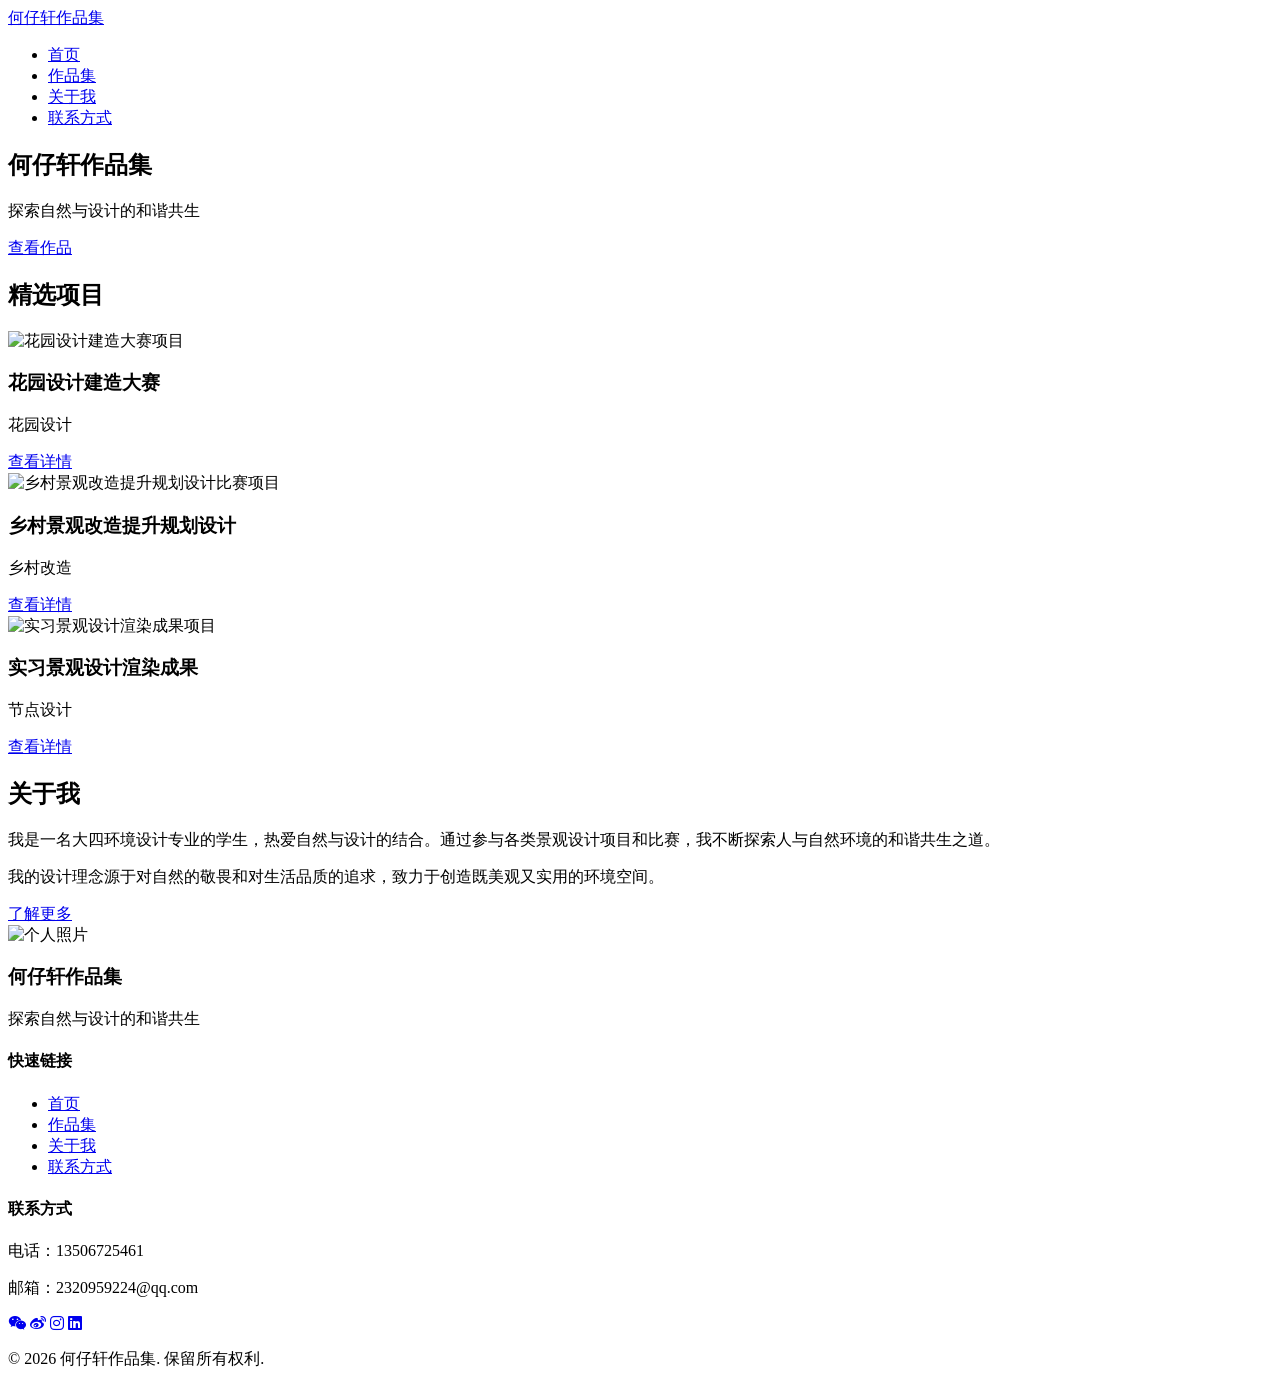
==== index.html @ 51b738f0 "Add files via upload" ====
<!DOCTYPE html>
<html lang="zh-CN">
<head>
    <meta charset="UTF-8">
    <meta name="viewport" content="width=device-width, initial-scale=1.0">
    <title>何仔轩作品集</title>
    <link rel="stylesheet" href="css/style.css">
    <link rel="stylesheet" href="https://cdnjs.cloudflare.com/ajax/libs/font-awesome/6.0.0-beta3/css/all.min.css">
    <link href="https://fonts.googleapis.com/css2?family=Noto+Sans+SC:wght@300;400;500;700&display=swap" rel="stylesheet">
</head>
<body>
    <header class="header">
        <nav class="navbar">
            <div class="nav-logo">
                <a href="index.html">何仔轩作品集</a>
            </div>
            <ul class="nav-menu">
                <li class="nav-item">
                    <a href="index.html" class="nav-link active">首页</a>
                </li>
                <li class="nav-item">
                    <a href="portfolio.html" class="nav-link">作品集</a>
                </li>
                <li class="nav-item">
                    <a href="about.html" class="nav-link">关于我</a>
                </li>
                <li class="nav-item">
                    <a href="contact.html" class="nav-link">联系方式</a>
                </li>
            </ul>
            <div class="hamburger">
                <span class="bar"></span>
                <span class="bar"></span>
                <span class="bar"></span>
            </div>
        </nav>
    </header>

    <main>
        <section class="hero">
            <div class="hero-content">
                <h1 class="hero-title">何仔轩作品集</h1>
                <p class="hero-subtitle">探索自然与设计的和谐共生</p>
                <a href="portfolio.html" class="cta-button">查看作品</a>
            </div>
            <div class="hero-image-overlay"></div>
        </section>

        <section class="featured-projects">
            <div class="container">
                <h2 class="section-title">精选项目</h2>
                <div class="projects-grid">
                    <div class="project-card" data-category="landscape-structure">
                        <div class="project-image">
                            <img src="images/garden-competition.jpg" alt="花园设计建造大赛项目">
                            <div class="project-overlay">
                                <h3 class="project-title">花园设计建造大赛</h3>
                                <p class="project-category">花园设计</p>
                                <a href="project1.html" class="project-link">查看详情</a>
                            </div>
                        </div>
                    </div>
                    <div class="project-card" data-category="rural-transformation">
                        <div class="project-image">
                            <img src="images/rural-transformation-project.png" alt="乡村景观改造提升规划设计比赛项目">
                            <div class="project-overlay">
                                <h3 class="project-title">乡村景观改造提升规划设计</h3>
                                <p class="project-category">乡村改造</p>
                                <a href="project2.html" class="project-link">查看详情</a>
                            </div>
                        </div>
                    </div>
                    <div class="project-card" data-category="node-design">
                        <div class="project-image">
                            <img src="images/lumion节点效果图渲染.jpg" alt="实习景观设计渲染成果项目">
                            <div class="project-overlay">
                                <h3 class="project-title">实习景观设计渲染成果</h3>
                                <p class="project-category">节点设计</p>
                                <a href="project3.html" class="project-link">查看详情</a>
                            </div>
                        </div>
                    </div>
                </div>
            </div>
        </section>

        <section class="about-preview">
            <div class="container">
                <div class="about-content">
                    <div class="about-text">
                        <h2 class="section-title">关于我</h2>
                        <p>我是一名大四环境设计专业的学生，热爱自然与设计的结合。通过参与各类景观设计项目和比赛，我不断探索人与自然环境的和谐共生之道。</p>
                        <p>我的设计理念源于对自然的敬畏和对生活品质的追求，致力于创造既美观又实用的环境空间。</p>
                        <a href="about.html" class="text-link">了解更多</a>
                    </div>
                    <div class="about-image">
                        <img src="images/profile.jpg" alt="个人照片">
                    </div>
                </div>
            </div>
        </section>
    </main>

    <footer class="footer">
        <div class="container">
            <div class="footer-content">
                <div class="footer-logo">
                    <h3>何仔轩作品集</h3>
                    <p>探索自然与设计的和谐共生</p>
                </div>
                <div class="footer-links">
                    <h4>快速链接</h4>
                    <ul>
                        <li><a href="index.html">首页</a></li>
                        <li><a href="portfolio.html">作品集</a></li>
                        <li><a href="about.html">关于我</a></li>
                        <li><a href="contact.html">联系方式</a></li>
                    </ul>
                </div>
                <div class="footer-contact">
                    <h4>联系方式</h4>
                    <p>电话：13506725461</p>
                    <p>邮箱：2320959224@qq.com</p>
                    <div class="social-icons">
                        <a href="#"><i class="fab fa-weixin"></i></a>
                        <a href="#"><i class="fab fa-weibo"></i></a>
                        <a href="#"><i class="fab fa-instagram"></i></a>
                        <a href="#"><i class="fab fa-linkedin"></i></a>
                    </div>
                </div>
            </div>
            <div class="footer-bottom">
                <p>&copy; 2026 何仔轩作品集. 保留所有权利.</p>
            </div>
        </div>
    </footer>

    <script src="js/main.js"></script>
</body>
</html>
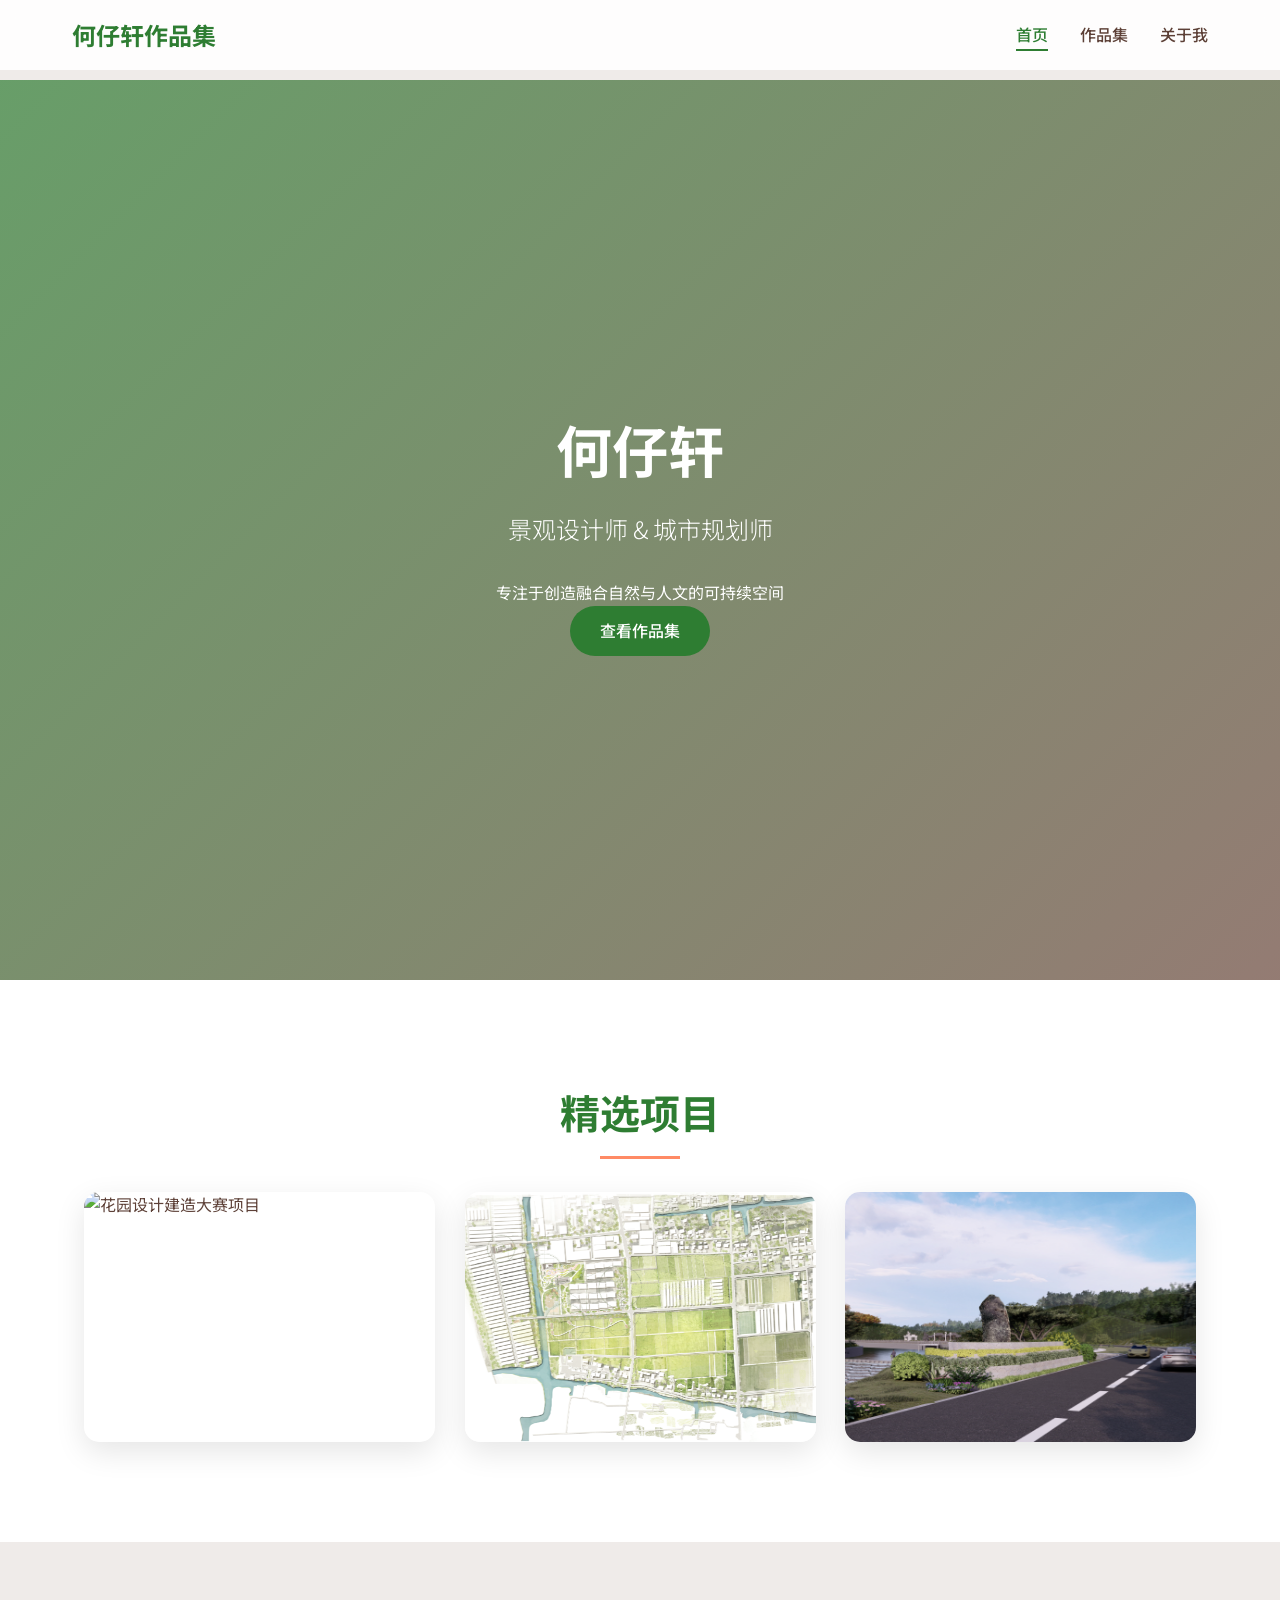
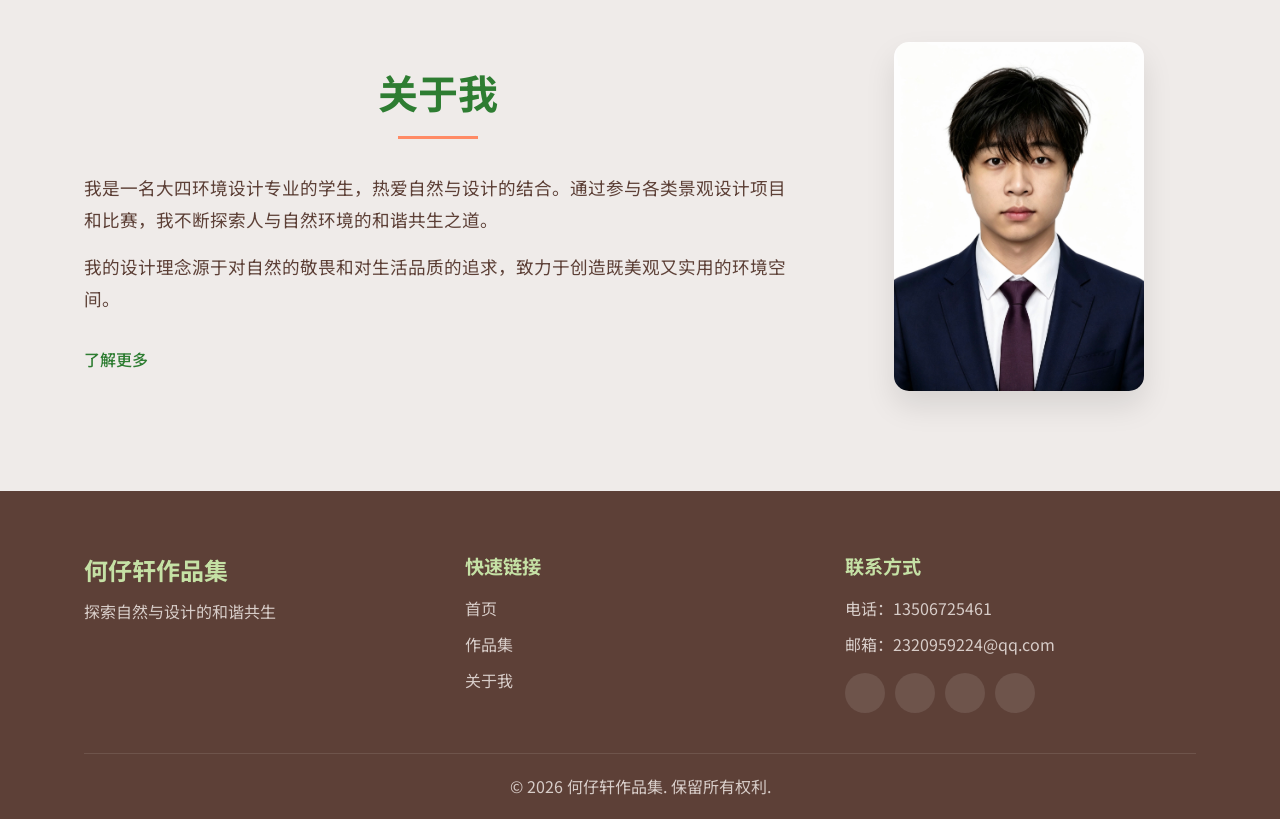
==== commit 0e69d796: "Redesign portfolio site style (layout, colors, icons, images)" ====
--- a/index.html
+++ b/index.html
@@ -5,8 +5,8 @@
     <meta name="viewport" content="width=device-width, initial-scale=1.0">
     <title>何仔轩作品集</title>
     <link rel="stylesheet" href="css/style.css">
-    <link rel="stylesheet" href="https://cdnjs.cloudflare.com/ajax/libs/font-awesome/6.0.0-beta3/css/all.min.css">
-    <link href="https://fonts.googleapis.com/css2?family=Noto+Sans+SC:wght@300;400;500;700&display=swap" rel="stylesheet">
+    <link rel="stylesheet" href="css/all.min.css">
+    <link href="https://fonts.googleapis.com/css2?family=Noto+Sans+SC:wght@300;400;500;700&family=Noto+Serif+SC:wght@400;600;700&display=swap" rel="stylesheet">
 </head>
 <body>
     <header class="header">
@@ -24,9 +24,6 @@
                 <li class="nav-item">
                     <a href="about.html" class="nav-link">关于我</a>
                 </li>
-                <li class="nav-item">
-                    <a href="contact.html" class="nav-link">联系方式</a>
-                </li>
             </ul>
             <div class="hamburger">
                 <span class="bar"></span>
@@ -39,9 +36,10 @@
     <main>
         <section class="hero">
             <div class="hero-content">
-                <h1 class="hero-title">何仔轩作品集</h1>
-                <p class="hero-subtitle">探索自然与设计的和谐共生</p>
-                <a href="portfolio.html" class="cta-button">查看作品</a>
+                <h1 class="hero-title">何仔轩</h1>
+                <p class="hero-subtitle">景观设计师 &amp; 城市规划师</p>
+                <p class="hero-desc">专注于创造融合自然与人文的可持续空间</p>
+                <a href="portfolio.html" class="cta-button">查看作品集</a>
             </div>
             <div class="hero-image-overlay"></div>
         </section>
@@ -114,7 +112,6 @@
                         <li><a href="index.html">首页</a></li>
                         <li><a href="portfolio.html">作品集</a></li>
                         <li><a href="about.html">关于我</a></li>
-                        <li><a href="contact.html">联系方式</a></li>
                     </ul>
                 </div>
                 <div class="footer-contact">
--- a/css/style.css
+++ b/css/style.css
@@ -0,0 +1,550 @@
+/* 全局样式重置 */
+* {
+    margin: 0;
+    padding: 0;
+    box-sizing: border-box;
+}
+
+/* 自然有机风格变量 */
+:root {
+    /* 大地色系 */
+    --earth-brown: #6D4C41;
+    --soil-brown: #5D4037;
+    --sand-tan: #D7CCC8;
+    --light-tan: #EFEBE9;
+    
+    /* 绿色系 */
+    --forest-green: #2E7D32;
+    --sage-green: #689F38;
+    --moss-green: #8BC34A;
+    --pale-green: #C5E1A5;
+    
+    /* 石材色系 */
+    --stone-gray: #607D8B;
+    --slate-gray: #455A64;
+    --light-gray: #CFD8DC;
+    
+    /* 木材色系 */
+    --wood-brown: #8D6E63;
+    --light-wood: #A1887F;
+    
+    /* 强调色 */
+    --accent-color: #FF8A65;
+    
+    /* 字体 */
+    --font-family: 'Noto Sans SC', sans-serif;
+    
+    /* 过渡效果 - 优化性能 */
+    --smooth-transition: opacity 0.3s ease, transform 0.3s ease;
+}
+
+/* 基础样式 */
+body {
+    font-family: var(--font-family);
+    line-height: 1.6;
+    color: var(--soil-brown);
+    background-color: var(--light-tan);
+    overflow-x: hidden;
+    padding-top: 80px; /* 为固定导航栏留出空间 */
+}
+
+.container {
+    width: 90%;
+    max-width: 1200px;
+    margin: 0 auto;
+    padding: 0 20px;
+}
+
+/* 导航栏 */
+.header {
+    position: fixed;
+    top: 0;
+    width: 100%;
+    z-index: 1000;
+    background-color: rgba(255, 255, 255, 0.9);
+    backdrop-filter: blur(10px);
+    transition: var(--smooth-transition);
+}
+
+.navbar {
+    display: flex;
+    justify-content: space-between;
+    align-items: center;
+    padding: 1rem 2rem;
+    max-width: 1200px;
+    margin: 0 auto;
+}
+
+.nav-logo a {
+    font-size: 1.5rem;
+    font-weight: 700;
+    color: var(--forest-green);
+    text-decoration: none;
+    transition: var(--smooth-transition);
+}
+
+.nav-logo a:hover {
+    color: var(--sage-green);
+}
+
+.nav-menu {
+    display: flex;
+    list-style: none;
+}
+
+.nav-item {
+    margin-left: 2rem;
+}
+
+.nav-link {
+    text-decoration: none;
+    color: var(--soil-brown);
+    font-weight: 500;
+    position: relative;
+    transition: var(--smooth-transition);
+}
+
+.nav-link::after {
+    content: '';
+    position: absolute;
+    bottom: -5px;
+    left: 0;
+    width: 0;
+    height: 2px;
+    background-color: var(--forest-green);
+    transition: var(--smooth-transition);
+}
+
+.nav-link:hover::after,
+.nav-link.active::after {
+    width: 100%;
+}
+
+.nav-link:hover,
+.nav-link.active {
+    color: var(--forest-green);
+}
+
+.hamburger {
+    display: none;
+    flex-direction: column;
+    cursor: pointer;
+}
+
+.bar {
+    width: 25px;
+    height: 3px;
+    background-color: var(--soil-brown);
+    margin: 3px 0;
+    transition: var(--smooth-transition);
+}
+
+/* 主页英雄区域 */
+.hero {
+    position: relative;
+    height: 100vh;
+    display: flex;
+    align-items: center;
+    justify-content: center;
+    overflow: hidden;
+}
+
+.hero::before {
+    content: '';
+    position: absolute;
+    top: 0;
+    left: 0;
+    width: 100%;
+    height: 100%;
+    background: url('../images/hero-bg.jpg') no-repeat center center/cover;
+    filter: brightness(0.7);
+    z-index: -2;
+}
+
+.hero-image-overlay {
+    position: absolute;
+    top: 0;
+    left: 0;
+    width: 100%;
+    height: 100%;
+    background: linear-gradient(135deg, rgba(46, 125, 50, 0.7), rgba(109, 76, 65, 0.7));
+    z-index: -1;
+}
+
+.hero-content {
+    text-align: center;
+    color: white;
+    padding: 0 20px;
+    z-index: 1;
+}
+
+.hero-title {
+    font-size: 3.5rem;
+    font-weight: 700;
+    margin-bottom: 1rem;
+    opacity: 0;
+    transform: translateY(30px);
+    animation: fadeInUp 1s ease forwards;
+}
+
+.hero-subtitle {
+    font-size: 1.5rem;
+    font-weight: 300;
+    margin-bottom: 2rem;
+    opacity: 0;
+    transform: translateY(30px);
+    animation: fadeInUp 1s ease 0.3s forwards;
+}
+
+.cta-button {
+    display: inline-block;
+    padding: 12px 30px;
+    background-color: var(--forest-green);
+    color: white;
+    text-decoration: none;
+    border-radius: 30px;
+    font-weight: 500;
+    transition: var(--smooth-transition);
+    opacity: 0;
+    transform: translateY(30px);
+    animation: fadeInUp 1s ease 0.6s forwards;
+    border: none;
+    cursor: pointer;
+}
+
+.cta-button:hover {
+    background-color: var(--sage-green);
+    transform: translateY(-5px);
+    box-shadow: 0 10px 20px rgba(0, 0, 0, 0.1);
+}
+
+/* 精选项目区域 */
+.featured-projects {
+    padding: 100px 0;
+    background-color: white;
+}
+
+.section-title {
+    font-size: 2.5rem;
+    font-weight: 700;
+    color: var(--forest-green);
+    text-align: center;
+    margin-bottom: 3rem;
+    position: relative;
+}
+
+.section-title::after {
+    content: '';
+    position: absolute;
+    bottom: -15px;
+    left: 50%;
+    transform: translateX(-50%);
+    width: 80px;
+    height: 3px;
+    background-color: var(--accent-color);
+}
+
+.projects-grid {
+    display: grid;
+    grid-template-columns: repeat(auto-fit, minmax(300px, 1fr));
+    gap: 30px;
+}
+
+.project-card {
+    border-radius: 15px;
+    overflow: hidden;
+    box-shadow: 0 10px 30px rgba(0, 0, 0, 0.1);
+    transition: var(--smooth-transition);
+}
+
+.project-card:hover {
+    transform: translateY(-10px);
+    box-shadow: 0 15px 30px rgba(0, 0, 0, 0.15);
+}
+
+.project-image {
+    position: relative;
+    height: 250px;
+    overflow: hidden;
+}
+
+.project-image img {
+    width: 100%;
+    height: 100%;
+    object-fit: cover;
+    transition: transform 0.5s ease;
+    will-change: transform;
+}
+
+.project-card:hover .project-image img {
+    transform: scale(1.05);
+}
+
+.project-overlay {
+    position: absolute;
+    top: 0;
+    left: 0;
+    width: 100%;
+    height: 100%;
+    background: linear-gradient(to bottom, rgba(0, 0, 0, 0), rgba(0, 0, 0, 0.7));
+    display: flex;
+    flex-direction: column;
+    justify-content: flex-end;
+    padding: 20px;
+    opacity: 0;
+    transition: var(--smooth-transition);
+}
+
+.project-card:hover .project-overlay {
+    opacity: 1;
+}
+
+.project-title {
+    color: white;
+    font-size: 1.5rem;
+    font-weight: 600;
+    margin-bottom: 5px;
+}
+
+.project-category {
+    color: var(--pale-green);
+    font-size: 0.9rem;
+    margin-bottom: 15px;
+}
+
+.project-link {
+    display: inline-block;
+    padding: 8px 15px;
+    background-color: var(--forest-green);
+    color: white;
+    text-decoration: none;
+    border-radius: 20px;
+    font-size: 0.9rem;
+    transition: var(--smooth-transition);
+    align-self: flex-start;
+}
+
+.project-link:hover {
+    background-color: var(--sage-green);
+}
+
+/* 关于预览区域 */
+.about-preview {
+    padding: 100px 0;
+    background-color: var(--light-tan);
+}
+
+.about-content {
+    display: grid;
+    grid-template-columns: 2fr 1fr;
+    gap: 50px;
+    align-items: center;
+}
+
+.about-text p {
+    margin-bottom: 1rem;
+    font-size: 1.1rem;
+    line-height: 1.8;
+}
+
+.text-link {
+    display: inline-block;
+    color: var(--forest-green);
+    text-decoration: none;
+    font-weight: 500;
+    margin-top: 1rem;
+    position: relative;
+    transition: var(--smooth-transition);
+}
+
+.text-link::after {
+    content: '';
+    position: absolute;
+    bottom: -3px;
+    left: 0;
+    width: 0;
+    height: 2px;
+    background-color: var(--forest-green);
+    transition: var(--smooth-transition);
+}
+
+.text-link:hover::after {
+    width: 100%;
+}
+
+.about-image {
+    position: relative;
+    border-radius: 15px;
+    overflow: hidden;
+    box-shadow: 0 15px 30px rgba(0, 0, 0, 0.1);
+    max-width: 250px;
+    margin: 0 auto;
+}
+
+.about-image img {
+    width: 100%;
+    height: auto;
+    display: block;
+    transition: var(--smooth-transition);
+}
+
+.about-image:hover img {
+    transform: scale(1.03);
+}
+
+/* 页脚 */
+.footer {
+    background-color: var(--soil-brown);
+    color: white;
+    padding: 60px 0 20px;
+}
+
+.footer-content {
+    display: grid;
+    grid-template-columns: repeat(auto-fit, minmax(200px, 1fr));
+    gap: 30px;
+    margin-bottom: 40px;
+}
+
+.footer-logo h3 {
+    font-size: 1.5rem;
+    margin-bottom: 10px;
+    color: var(--pale-green);
+}
+
+.footer-logo p {
+    color: var(--sand-tan);
+}
+
+.footer-links h4,
+.footer-contact h4 {
+    font-size: 1.2rem;
+    margin-bottom: 15px;
+    color: var(--pale-green);
+}
+
+.footer-links ul {
+    list-style: none;
+}
+
+.footer-links ul li {
+    margin-bottom: 10px;
+}
+
+.footer-links ul li a {
+    color: var(--sand-tan);
+    text-decoration: none;
+    transition: var(--smooth-transition);
+}
+
+.footer-links ul li a:hover {
+    color: var(--pale-green);
+}
+
+.footer-contact p {
+    margin-bottom: 10px;
+    color: var(--sand-tan);
+}
+
+.social-icons {
+    display: flex;
+    margin-top: 15px;
+}
+
+.social-icons a {
+    display: flex;
+    align-items: center;
+    justify-content: center;
+    width: 40px;
+    height: 40px;
+    background-color: rgba(255, 255, 255, 0.1);
+    color: white;
+    border-radius: 50%;
+    margin-right: 10px;
+    transition: var(--smooth-transition);
+}
+
+.social-icons a:hover {
+    background-color: var(--forest-green);
+}
+
+.footer-bottom {
+    text-align: center;
+    padding-top: 20px;
+    border-top: 1px solid rgba(255, 255, 255, 0.1);
+    color: var(--sand-tan);
+}
+
+/* 动画 */
+@keyframes fadeInUp {
+    from {
+        opacity: 0;
+        transform: translateY(30px);
+    }
+    to {
+        opacity: 1;
+        transform: translateY(0);
+    }
+}
+
+/* 响应式设计 */
+@media (max-width: 768px) {
+    .hamburger {
+        display: flex;
+    }
+    
+    .nav-menu {
+        position: fixed;
+        left: -100%;
+        top: 70px;
+        flex-direction: column;
+        background-color: white;
+        width: 100%;
+        text-align: center;
+        transition: 0.3s;
+        box-shadow: 0 10px 27px rgba(0, 0, 0, 0.05);
+        padding: 20px 0;
+    }
+    
+    .nav-menu.active {
+        left: 0;
+    }
+    
+    .nav-item {
+        margin: 0;
+        padding: 10px 0;
+    }
+    
+    .hamburger.active .bar:nth-child(2) {
+        opacity: 0;
+    }
+    
+    .hamburger.active .bar:nth-child(1) {
+        transform: translateY(8px) rotate(45deg);
+    }
+    
+    .hamburger.active .bar:nth-child(3) {
+        transform: translateY(-8px) rotate(-45deg);
+    }
+    
+    .hero-title {
+        font-size: 2.5rem;
+    }
+    
+    .hero-subtitle {
+        font-size: 1.2rem;
+    }
+    
+    .about-content {
+        grid-template-columns: 1fr;
+    }
+    
+    .footer-content {
+        grid-template-columns: 1fr;
+        text-align: center;
+    }
+    
+    .social-icons {
+        justify-content: center;
+    }
+}
